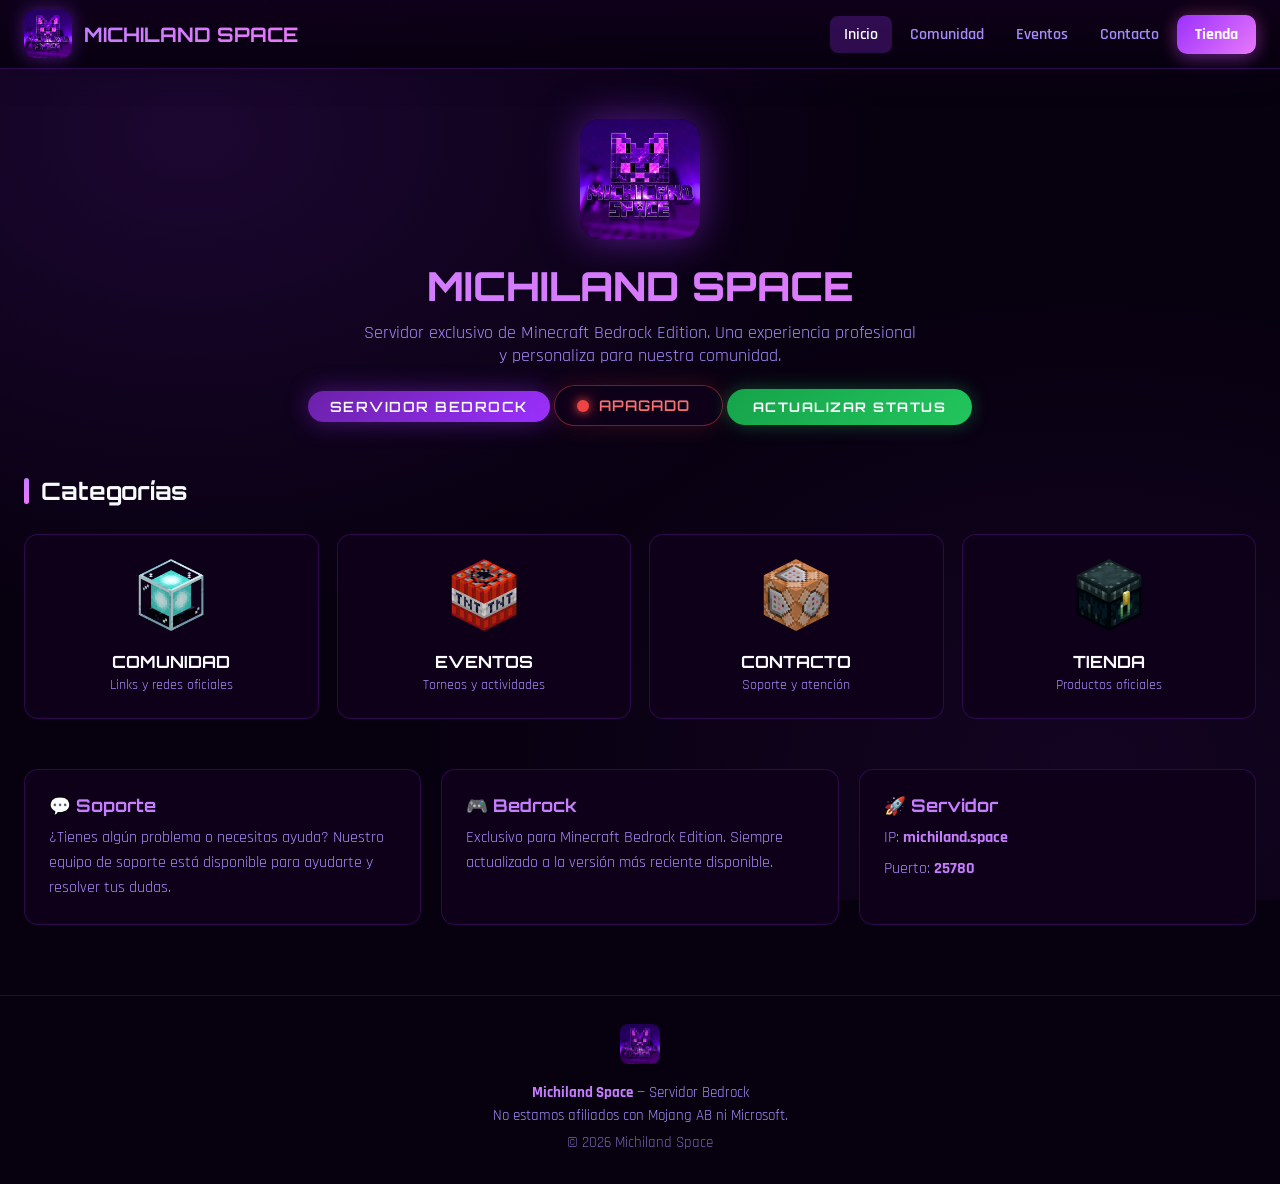
==== index.html @ a3f1fd8f "Add files via upload" ====
<!DOCTYPE html>
<html lang="es">
<head>
    <meta charset="UTF-8">
    <meta name="viewport" content="width=device-width, initial-scale=1.0">
    <title>Inicio | Michiland Space</title>
    <link href="https://fonts.googleapis.com/css2?family=Orbitron:wght@400;600;700;800&family=Rajdhani:wght@400;500;600;700&display=swap" rel="stylesheet">
    <link rel="stylesheet" href="css/style.css">
</head>
<body>
    <div class="particles"></div>
    <header>
        <div class="header-container">
            <a href="index.html" class="logo-area">
                <img src="logo.png" alt="Michiland Space">
                <span class="logo-text">MICHILAND SPACE</span>
            </a>
            <nav class="nav-links">
                <a href="index.html" class="active">Inicio</a>
                <a href="comunidad.html">Comunidad</a>
                <a href="eventos.html">Eventos</a>
                <a href="contacto.html">Contacto</a>
                <a href="https://tienda.michiland.space" class="tienda-btn" target="_blank" rel="noopener">Tienda</a>
            </nav>
        </div>
    </header>

    <section class="hero">
        <img src="logo.png" alt="Logo" class="hero-logo">
        <h1>MICHILAND SPACE</h1>
        <p>Servidor exclusivo de Minecraft Bedrock Edition. Una experiencia profesional y personaliza para nuestra comunidad.</p>
        <div class="category-badge">SERVIDOR BEDROCK</div>

        <!-- Indicador de estado del servidor en tiempo real -->
        <div class="server-status" id="server-status">
            <span class="status-dot" id="status-dot"></span>
            <span class="status-text" id="status-text">Comprobando...</span>
            <span class="status-players" id="status-players"></span>
        </div>

        <button type="button" id="refresh-status-btn" class="refresh-status-btn">ACTUALIZAR STATUS</button>
    </section>
    <div class="container">
        <h2 class="section-title">Categorías</h2>
        <div class="categories-grid">
            <a href="comunidad.html" class="category-card"><img src="images/icons/icon_comunidad.png" alt="Comunidad"><h3>COMUNIDAD</h3><p>Links y redes oficiales</p></a>
            <a href="eventos.html" class="category-card"><img src="images/icons/icon_eventos.png" alt="Eventos"><h3>EVENTOS</h3><p>Torneos y actividades</p></a>
            <a href="contacto.html" class="category-card"><img src="images/icons/icon_contacto.png" alt="Contacto"><h3>CONTACTO</h3><p>Soporte y atención</p></a>
            <a href="https://tienda.michiland.space" class="category-card" target="_blank" rel="noopener"><img src="images/icons/icon_tienda_cat.png" alt="Tienda"><h3>TIENDA</h3><p>Productos oficiales</p></a>
        </div>
        <div class="info-section">
            <div class="info-box">
                <h3>💬 Soporte</h3>
                <p>¿Tienes algún problema o necesitas ayuda? Nuestro equipo de soporte está disponible para ayudarte y resolver tus dudas.</p>
            </div>
            <div class="info-box">
                <h3>🎮 Bedrock</h3>
                <p>Exclusivo para Minecraft Bedrock Edition. Siempre actualizado a la versión más reciente disponible.</p>
            </div>
            <div class="info-box">
                <h3>🚀 Servidor</h3>
                <p>IP: <strong style="color:var(--purple-light)">michiland.space</strong></p>
                <p style="margin-top:6px">Puerto: <strong style="color:var(--purple-light)">25780</strong></p>
            </div>
        </div>
    </div>
    <footer>
        <img src="logo.png" alt="Logo" class="logo-small">
        <p><strong>Michiland Space</strong> — Servidor Bedrock</p>
        <p>No estamos afiliados con Mojang AB ni Microsoft.</p>
        <p style="margin-top: 8px; opacity: 0.7;">© 2026 Michiland Space</p>
    </footer>
    <script src="js/main.js"></script>
</body>
</html>
---- css/style.css ----
/* ========================================
   MICHILAND SPACE - WEB
======================================== */
:root {
    --bg-dark: #07000f;
    --bg-card: #0f001a;
    --bg-card-hover: #180028;
    --purple-main: #9b30ff;
    --purple-light: #c77dff;
    --purple-glow: #d946ef;
    --purple-dark: #6b21a8;
    --text-white: #f8fafc;
    --text-muted: #a78bfa;
    --accent: #e879f9;
    --success: #34d399;
    --border: rgba(155, 48, 255, 0.22);
}

* { margin: 0; padding: 0; box-sizing: border-box; }
html { scroll-behavior: smooth; }

body {
    font-family: 'Rajdhani', sans-serif;
    background: var(--bg-dark);
    color: var(--text-white);
    min-height: 100vh;
    background-image:
        radial-gradient(ellipse at 15% 15%, rgba(155, 48, 255, 0.14) 0%, transparent 45%),
        radial-gradient(ellipse at 85% 85%, rgba(107, 33, 168, 0.12) 0%, transparent 45%);
    background-attachment: fixed;
    overflow-x: hidden;
}

.particles { position: fixed; top: 0; left: 0; width: 100%; height: 100%; pointer-events: none; z-index: 0; overflow: hidden; }
.particle { position: absolute; width: 3px; height: 3px; background: var(--purple-light); border-radius: 50%; opacity: 0.4; animation: float-particle 12s infinite linear; }
@keyframes float-particle {
    0% { transform: translateY(100vh) scale(0); opacity: 0; }
    10% { opacity: 0.5; }
    90% { opacity: 0.5; }
    100% { transform: translateY(-10vh) scale(1); opacity: 0; }
}

/* HEADER */
header {
    background: linear-gradient(180deg, rgba(15,0,26,0.97) 0%, rgba(7,0,15,0.92) 100%);
    border-bottom: 1px solid var(--border);
    padding: 10px 0;
    position: sticky; top: 0; z-index: 1000;
    backdrop-filter: blur(16px);
}
.header-container {
    max-width: 1400px; margin: 0 auto; padding: 0 24px;
    display: flex; align-items: center; justify-content: space-between; gap: 16px;
}
.logo-area { display: flex; align-items: center; gap: 12px; text-decoration: none; }
.logo-area img { width: 48px; height: 48px; border-radius: 10px; box-shadow: 0 0 18px rgba(155,48,255,0.45); }
.logo-text {
    font-family: 'Orbitron', sans-serif; font-weight: 700; font-size: 1.25rem;
    background: linear-gradient(90deg, var(--purple-light), var(--accent));
    -webkit-background-clip: text; -webkit-text-fill-color: transparent; background-clip: text;
}
.nav-links { display: flex; gap: 4px; align-items: center; flex-wrap: wrap; }
.nav-links a {
    color: var(--text-muted); text-decoration: none; font-weight: 600; font-size: 1.02rem;
    padding: 8px 14px; border-radius: 8px; transition: all 0.25s ease;
}
.nav-links a:hover { color: var(--text-white); background: rgba(155,48,255,0.18); }
.nav-links a.active { color: var(--text-white); background: rgba(155,48,255,0.25); }
.discord-btn,
.tienda-btn {
    background: linear-gradient(135deg, #9b30ff, #e879f9, #f97316) !important;
    background-size: 200% 200% !important;
    color: white !important; padding: 9px 18px !important; border-radius: 10px !important;
    font-weight: 700 !important;
    box-shadow: 0 4px 18px rgba(155,48,255,0.45), 0 0 20px rgba(249,115,22,0.2);
    animation: tienda-glow 3s ease-in-out infinite;
}
.discord-btn:hover,
.tienda-btn:hover {
    transform: translateY(-2px) !important;
    background: linear-gradient(135deg, #e879f9, #f97316, #9b30ff) !important;
    background-size: 200% 200% !important;
    box-shadow: 0 6px 24px rgba(232,121,249,0.55), 0 0 28px rgba(249,115,22,0.35) !important;
}
@keyframes tienda-glow {
    0%, 100% { box-shadow: 0 4px 18px rgba(155,48,255,0.45), 0 0 16px rgba(249,115,22,0.15); }
    50% { box-shadow: 0 4px 22px rgba(232,121,249,0.55), 0 0 24px rgba(249,115,22,0.3); }
}

/* HERO */
.hero { text-align: center; padding: 50px 24px 40px; position: relative; z-index: 1; }
.hero-logo {
    width: 120px; height: 120px; margin: 0 auto 16px; border-radius: 20px;
    box-shadow: 0 0 40px rgba(155,48,255,0.5); animation: float 4.5s ease-in-out infinite;
}
/* Sin marco: solo la imagen flotando (Comunidad, Contacto, Eventos) */
.hero-logo-float {
    width: 140px; height: 140px; margin: 0 auto 16px;
    border-radius: 0 !important;
    box-shadow: none !important;
    background: transparent !important;
    object-fit: contain;
    animation: float 4.5s ease-in-out infinite;
}
@keyframes float {
    0%, 100% { transform: translateY(0); }
    50% { transform: translateY(-12px); }
}
.hero h1 {
    font-family: 'Orbitron', sans-serif; font-size: 2.5rem; font-weight: 800;
    background: linear-gradient(90deg, #c77dff, #e879f9, #a855f7, #c77dff);
    background-size: 300% auto; -webkit-background-clip: text; -webkit-text-fill-color: transparent;
    background-clip: text; animation: shine 4s linear infinite; margin-bottom: 10px;
}
@keyframes shine { to { background-position: 300% center; } }
.hero p { font-size: 1.15rem; color: var(--text-muted); max-width: 560px; margin: 0 auto; }
.category-badge {
    display: inline-block; margin-top: 16px;
    background: linear-gradient(135deg, var(--purple-dark), var(--purple-main));
    padding: 7px 22px; border-radius: 50px; font-family: 'Orbitron', sans-serif;
    font-size: 0.88rem; font-weight: 600; letter-spacing: 1.5px;
    box-shadow: 0 0 25px rgba(155,48,255,0.4);
}

/* CONTAINER */
.container { max-width: 1400px; margin: 0 auto; padding: 10px 24px 70px; position: relative; z-index: 1; }
.section-title {
    font-family: 'Orbitron', sans-serif; font-size: 1.5rem; font-weight: 700;
    margin-bottom: 28px; display: flex; align-items: center; gap: 12px;
}
.section-title::before {
    content: ''; width: 5px; height: 26px;
    background: linear-gradient(180deg, var(--purple-light), var(--accent));
    border-radius: 4px;
}

/* PRODUCTS GRID - FIXED */
.products-grid {
    display: grid;
    grid-template-columns: repeat(auto-fill, minmax(260px, 1fr));
    gap: 22px;
    width: 100%;
}

.product-card {
    background: var(--bg-card);
    border: 1px solid var(--border);
    border-radius: 16px;
    overflow: hidden;
    transition: all 0.3s ease;
    display: flex;
    flex-direction: column;
    text-decoration: none;
    color: inherit;
}
.product-card:hover {
    transform: translateY(-8px);
    border-color: var(--purple-main);
    box-shadow: 0 14px 40px rgba(155,48,255,0.25);
    background: var(--bg-card-hover);
}

.product-image {
    width: 100%; height: 180px;
    background: linear-gradient(145deg, #140022, #2a0050);
    display: flex; align-items: center; justify-content: center;
    position: relative;
}
.product-image img {
    width: 110px; height: 110px; object-fit: contain;
    filter: drop-shadow(0 0 16px rgba(155,48,255,0.6));
    transition: transform 0.3s ease;
}
.product-card:hover .product-image img { transform: scale(1.1); }

.discount-badge {
    position: absolute; top: 12px; right: 12px;
    background: linear-gradient(135deg, #ef4444, #dc2626);
    color: white; font-weight: 700; font-size: 0.8rem;
    padding: 4px 10px; border-radius: 7px;
    font-family: 'Orbitron', sans-serif; z-index: 2;
}

.product-info { padding: 16px 18px 18px; flex: 1; display: flex; flex-direction: column; }
.product-name {
    font-family: 'Orbitron', sans-serif; font-size: 1.05rem; font-weight: 700;
    margin-bottom: 5px; color: var(--text-white);
}
.product-desc {
    font-size: 0.9rem; color: var(--text-muted); margin-bottom: 14px;
    line-height: 1.4; flex: 1;
}
.price-row { display: flex; align-items: center; justify-content: space-between; gap: 10px; }
.prices { display: flex; flex-direction: column; }
.old-price { font-size: 0.85rem; color: #94a3b8; text-decoration: line-through; }
.current-price {
    font-family: 'Orbitron', sans-serif; font-size: 1.25rem; font-weight: 700; color: var(--success);
}
.buy-btn {
    background: linear-gradient(135deg, var(--purple-main), var(--purple-dark));
    color: white; border: none; padding: 10px 16px; border-radius: 9px;
    font-family: 'Rajdhani', sans-serif; font-weight: 700; font-size: 0.95rem;
    cursor: pointer; text-decoration: none; display: inline-block;
    box-shadow: 0 4px 14px rgba(155,48,255,0.35); transition: all 0.25s ease;
}
.buy-btn:hover {
    transform: scale(1.05);
    box-shadow: 0 6px 20px rgba(155,48,255,0.5);
}

/* CATEGORIES HOME */
.categories-grid {
    display: grid; grid-template-columns: repeat(auto-fit, minmax(200px, 1fr)); gap: 18px; margin-bottom: 50px;
}
.category-card {
    background: var(--bg-card); border: 1px solid var(--border); border-radius: 14px;
    padding: 24px 16px; text-align: center; text-decoration: none; color: var(--text-white);
    transition: all 0.3s ease;
}
.category-card:hover {
    transform: translateY(-6px); border-color: var(--purple-main);
    box-shadow: 0 12px 30px rgba(155,48,255,0.22);
}
.category-card img { width: 72px; height: 72px; margin-bottom: 14px; object-fit: contain; background: transparent; border-radius: 8px; }
.category-card h3 { font-family: 'Orbitron', sans-serif; font-size: 1.05rem; margin-bottom: 4px; }
.category-card p { font-size: 0.88rem; color: var(--text-muted); }

/* INFO BOXES */
.info-section { display: grid; grid-template-columns: repeat(auto-fit, minmax(280px, 1fr)); gap: 20px; margin-top: 50px; }
.info-box { background: var(--bg-card); border: 1px solid var(--border); border-radius: 14px; padding: 24px; }
.info-box h3 { font-family: 'Orbitron', sans-serif; font-size: 1.1rem; margin-bottom: 10px; color: var(--purple-light); }
.info-box p { color: var(--text-muted); line-height: 1.55; font-size: 1rem; }
.info-box a { color: var(--accent); text-decoration: none; font-weight: 600; }

/* PRODUCT DETAIL */
.product-detail { max-width: 1100px; margin: 0 auto; padding: 36px 24px 70px; position: relative; z-index: 1; }
.back-link { display: inline-flex; align-items: center; gap: 6px; color: var(--text-muted); text-decoration: none; font-weight: 600; margin-bottom: 22px; }
.back-link:hover { color: var(--purple-light); }
.product-detail-grid { display: grid; grid-template-columns: 1fr 1fr; gap: 36px; align-items: start; }
.product-gallery {
    background: var(--bg-card); border: 1px solid var(--border); border-radius: 18px;
    padding: 28px; text-align: center; position: relative;
}
.product-gallery .main-image {
    width: 200px; height: 200px; object-fit: contain;
    filter: drop-shadow(0 0 28px rgba(155,48,255,0.55));
    animation: float 4s ease-in-out infinite;
}
.gallery-thumbs { display: flex; justify-content: center; gap: 10px; margin-top: 20px; }
.gallery-thumbs img {
    width: 56px; height: 56px; object-fit: contain;
    background: rgba(155,48,255,0.1); border: 1px solid var(--border);
    border-radius: 8px; padding: 5px; cursor: pointer;
}
.product-detail-info h1 {
    font-family: 'Orbitron', sans-serif; font-size: 1.85rem; font-weight: 800; margin-bottom: 6px;
    background: linear-gradient(90deg, var(--purple-light), var(--accent));
    -webkit-background-clip: text; -webkit-text-fill-color: transparent; background-clip: text;
}
.category-tag {
    display: inline-block; background: rgba(155,48,255,0.2); color: var(--purple-light);
    font-size: 0.82rem; font-weight: 600; padding: 4px 12px; border-radius: 50px; margin-bottom: 14px;
}
.price-block { margin: 16px 0; display: flex; align-items: baseline; gap: 12px; flex-wrap: wrap; }
.price-block .old-price { font-size: 1.15rem; color: #94a3b8; text-decoration: line-through; }
.price-block .current-price {
    font-family: 'Orbitron', sans-serif; font-size: 2rem; font-weight: 800; color: var(--success);
}
.discount-tag {
    background: linear-gradient(135deg, #ef4444, #dc2626); color: white;
    font-family: 'Orbitron', sans-serif; font-size: 0.82rem; font-weight: 700;
    padding: 4px 10px; border-radius: 7px;
}
.description { color: var(--text-muted); font-size: 1.05rem; line-height: 1.65; margin-bottom: 20px; }
.product-features { list-style: none; margin-bottom: 26px; }
.product-features li {
    padding: 9px 0; border-bottom: 1px solid rgba(155,48,255,0.1);
    color: var(--text-muted); font-size: 1rem; display: flex; align-items: center; gap: 8px;
}
.product-features li::before { content: '✦'; color: var(--accent); }
.product-features li:last-child { border-bottom: none; }

/* DISCORD BUTTON */
.btn-discord {
    display: inline-flex; align-items: center; justify-content: center; gap: 10px;
    background: linear-gradient(135deg, #5865F2, #4752C4); color: white !important;
    text-decoration: none; font-family: 'Orbitron', sans-serif; font-weight: 700; font-size: 1rem;
    padding: 15px 28px; border-radius: 12px; position: relative; overflow: hidden;
    box-shadow: 0 0 25px rgba(88,101,242,0.45); transition: all 0.3s ease;
    width: 100%; max-width: 340px;
}
.btn-discord::before {
    content: ''; position: absolute; top: -50%; left: -50%; width: 200%; height: 200%;
    background: linear-gradient(45deg, transparent 30%, rgba(255,255,255,0.22) 50%, transparent 70%);
    transform: translateX(-100%); transition: transform 0.65s ease;
}
.btn-discord:hover::before { transform: translateX(100%); }
.btn-discord:hover {
    transform: translateY(-3px) scale(1.02);
    box-shadow: 0 0 40px rgba(88,101,242,0.65);
}
.btn-discord svg { width: 22px; height: 22px; }

.payment-methods {
    margin-top: 24px; background: rgba(155,48,255,0.07);
    border: 1px solid var(--border); border-radius: 12px; padding: 16px 20px;
}
.payment-methods h4 { font-family: 'Orbitron', sans-serif; font-size: 0.9rem; color: var(--purple-light); margin-bottom: 8px; }
.payment-methods p { color: var(--text-muted); font-size: 0.95rem; line-height: 1.5; }
.payment-methods strong { color: var(--text-white); }

/* FOOTER */
footer {
    border-top: 1px solid var(--border); padding: 28px 24px; text-align: center;
    color: var(--text-muted); font-size: 0.92rem; position: relative; z-index: 1;
}
footer .logo-small { width: 40px; height: 40px; margin-bottom: 10px; border-radius: 8px; opacity: 0.85; }
footer p { margin: 4px 0; }
footer strong { color: var(--purple-light); }

/* RESPONSIVE */
@media (max-width: 800px) {
    .product-detail-grid { grid-template-columns: 1fr; }
    .hero h1 { font-size: 1.8rem; }
    .header-container { flex-wrap: wrap; justify-content: center; }
    .nav-links { width: 100%; justify-content: center; }
}
@media (max-width: 600px) {
    .products-grid { grid-template-columns: 1fr; max-width: 360px; margin: 0 auto; }
}

::-webkit-scrollbar { width: 8px; }
::-webkit-scrollbar-track { background: var(--bg-dark); }
::-webkit-scrollbar-thumb { background: var(--purple-dark); border-radius: 4px; }

/* ===== MODAL CONTENIDO DEL PRODUCTO ===== */
.btn-contenido {
    display: inline-flex;
    align-items: center;
    justify-content: center;
    gap: 10px;
    width: 100%;
    max-width: 340px;
    margin-top: 14px;
    padding: 14px 24px;
    border-radius: 12px;
    border: 1px solid var(--border);
    background: rgba(155, 48, 255, 0.12);
    color: var(--purple-light);
    font-family: 'Orbitron', sans-serif;
    font-weight: 600;
    font-size: 0.95rem;
    cursor: pointer;
    transition: all 0.3s ease;
    text-decoration: none;
}
.btn-contenido:hover {
    background: rgba(155, 48, 255, 0.25);
    border-color: var(--purple-main);
    box-shadow: 0 0 20px rgba(155, 48, 255, 0.3);
    transform: translateY(-2px);
}

.modal-overlay {
    position: fixed;
    inset: 0;
    background: rgba(0, 0, 0, 0.75);
    backdrop-filter: blur(8px);
    z-index: 9999;
    display: flex;
    align-items: center;
    justify-content: center;
    padding: 20px;
    opacity: 0;
    visibility: hidden;
    transition: opacity 0.3s ease, visibility 0.3s ease;
}
.modal-overlay.active {
    opacity: 1;
    visibility: visible;
}

.modal-box {
    background: var(--bg-card);
    border: 1px solid var(--border);
    border-radius: 20px;
    width: 100%;
    max-width: 520px;
    max-height: 85vh;
    display: flex;
    flex-direction: column;
    box-shadow: 0 20px 60px rgba(0, 0, 0, 0.5), 0 0 40px rgba(155, 48, 255, 0.2);
    transform: scale(0.9) translateY(20px);
    transition: transform 0.3s ease;
    overflow: hidden;
}
.modal-overlay.active .modal-box {
    transform: scale(1) translateY(0);
}

.modal-header {
    display: flex;
    align-items: center;
    justify-content: space-between;
    padding: 18px 22px;
    border-bottom: 1px solid var(--border);
    flex-shrink: 0;
}
.modal-header h3 {
    font-family: 'Orbitron', sans-serif;
    font-size: 1.1rem;
    color: var(--purple-light);
    margin: 0;
}
.modal-close {
    width: 36px;
    height: 36px;
    border-radius: 50%;
    border: 1px solid var(--border);
    background: rgba(155, 48, 255, 0.1);
    color: var(--text-white);
    font-size: 1.3rem;
    cursor: pointer;
    display: flex;
    align-items: center;
    justify-content: center;
    transition: all 0.25s ease;
    line-height: 1;
}
.modal-close:hover {
    background: #ef4444;
    border-color: #ef4444;
    transform: rotate(90deg);
}

.modal-body {
    padding: 20px;
    overflow-y: auto;
    flex: 1;
    display: flex;
    flex-direction: column;
    gap: 16px;
}
.modal-body img {
    width: 100%;
    border-radius: 14px;
    border: 1px solid var(--border);
    background: linear-gradient(145deg, #140022, #2a0050);
    object-fit: contain;
    max-height: 320px;
}
.modal-body::-webkit-scrollbar { width: 6px; }
.modal-body::-webkit-scrollbar-thumb {
    background: var(--purple-dark);
    border-radius: 4px;
}

/* Hide old gallery thumbs on detail - we use modal instead */
.product-gallery .gallery-thumbs,
.product-gallery .gallery-label {
    display: none !important;
}
.product-gallery {
    padding: 30px 20px;
}

/* ===== EFECTOS ÉPICOS RGB / ESPACIALES ===== */
@keyframes rgb-border {
    0% { border-color: #9b30ff; box-shadow: 0 0 12px rgba(155,48,255,0.4), 0 0 24px rgba(155,48,255,0.15); }
    33% { border-color: #e879f9; box-shadow: 0 0 16px rgba(232,121,249,0.45), 0 0 28px rgba(232,121,249,0.2); }
    66% { border-color: #6366f1; box-shadow: 0 0 14px rgba(99,102,241,0.4), 0 0 26px rgba(99,102,241,0.18); }
    100% { border-color: #9b30ff; box-shadow: 0 0 12px rgba(155,48,255,0.4), 0 0 24px rgba(155,48,255,0.15); }
}
@keyframes rgb-glow-btn {
    0%, 100% { box-shadow: 0 0 20px rgba(155,48,255,0.5), 0 4px 15px rgba(155,48,255,0.3); }
    50% { box-shadow: 0 0 32px rgba(232,121,249,0.65), 0 6px 22px rgba(155,48,255,0.4); }
}
@keyframes pulse-ring {
    0% { box-shadow: 0 0 0 0 rgba(155,48,255,0.5); }
    70% { box-shadow: 0 0 0 12px rgba(155,48,255,0); }
    100% { box-shadow: 0 0 0 0 rgba(155,48,255,0); }
}
@keyframes shimmer {
    0% { background-position: -200% center; }
    100% { background-position: 200% center; }
}
@keyframes border-spin {
    0% { --angle: 0deg; }
    100% { --angle: 360deg; }
}

/* Cards y elementos importantes con borde RGB sutil */
.product-card {
    animation: fadeInUp 0.6s ease both;
}
.product-card:hover {
    border-color: var(--purple-main);
    box-shadow: 0 14px 40px rgba(155, 48, 255, 0.28), 0 0 0 1px rgba(155, 48, 255, 0.35);
}

.product-gallery {
    border: 1px solid var(--border);
    position: relative;
    border-color: rgba(155, 48, 255, 0.35);
    box-shadow: 0 0 24px rgba(155, 48, 255, 0.15);
}
.product-gallery::after {
    content: '';
    position: absolute;
    inset: -2px;
    border-radius: 20px;
    padding: 2px;
    background: linear-gradient(var(--angle, 0deg), #9b30ff, #e879f9, #6366f1, #9b30ff);
    background-size: 300% 300%;
    -webkit-mask: linear-gradient(#fff 0 0) content-box, linear-gradient(#fff 0 0);
    mask: linear-gradient(#fff 0 0) content-box, linear-gradient(#fff 0 0);
    -webkit-mask-composite: xor;
    mask-composite: exclude;
    opacity: 0.6;
    animation: shimmer 4s linear infinite;
    pointer-events: none;
    z-index: 0;
}

.buy-btn, .list-btn {
    animation: rgb-glow-btn 3s ease-in-out infinite;
}
.btn-discord {
    animation: rgb-glow-btn 2.5s ease-in-out infinite;
}
.btn-contenido {
    animation: pulse-ring 2.5s ease-out infinite;
}
.btn-contenido:hover {
    border-color: var(--purple-main);
    box-shadow: 0 0 22px rgba(155, 48, 255, 0.4);
}

.category-badge {
    animation: pulse-badge 2.5s ease-in-out infinite;
}

.discord-btn {
    position: relative;
}
.discord-btn:hover {
    animation: rgb-glow-btn 1.5s ease-in-out infinite;
}

/* Modal más épico */
.modal-box {
    border: 1px solid transparent;
    background-clip: padding-box;
    position: relative;
}
.modal-overlay.active .modal-box {
    animation: rgb-border 3s linear infinite;
}
.modal-header {
    background: linear-gradient(90deg, rgba(155,48,255,0.15), rgba(232,121,249,0.1), rgba(155,48,255,0.15));
    background-size: 200% auto;
    animation: shimmer 5s linear infinite;
}

/* Texto entre imágenes del modal */
.modal-img-block {
    display: flex;
    flex-direction: column;
    gap: 10px;
}
.modal-img-block img {
    width: 100%;
    border-radius: 14px;
    border: 1px solid var(--border);
    background: linear-gradient(145deg, #140022, #2a0050);
    object-fit: contain;
    max-height: 300px;
    transition: border-color 0.3s, box-shadow 0.3s;
}
.modal-img-block img:hover {
    border-color: var(--purple-main);
    box-shadow: 0 0 20px rgba(155,48,255,0.35);
}
.modal-caption {
    text-align: center;
    font-family: 'Orbitron', sans-serif;
    font-size: 0.9rem;
    font-weight: 600;
    color: var(--purple-light);
    padding: 8px 12px;
    background: rgba(155, 48, 255, 0.12);
    border-radius: 10px;
    border: 1px solid rgba(155, 48, 255, 0.25);
    letter-spacing: 0.5px;
}

/* Lista exclusivos más activa */
.list-item:hover {
    /* glow estable sin animation (evita que desaparezca la lista) */
    border-color: var(--purple-main) !important;
    box-shadow: 0 8px 28px rgba(155, 48, 255, 0.3), 0 0 0 1px rgba(155, 48, 255, 0.4);
}

/* Header glow sutil */
header {
    box-shadow: 0 4px 30px rgba(0,0,0,0.4), 0 0 40px rgba(155,48,255,0.08);
}

/* Section title shine */
.section-title {
    position: relative;
}

/* ========================================
   SERVER STATUS INDICATOR
======================================== */
.server-status {
    display: inline-flex;
    align-items: center;
    gap: 10px;
    margin-top: 18px;
    padding: 10px 22px;
    border-radius: 50px;
    background: rgba(15, 0, 26, 0.85);
    border: 1px solid rgba(155, 48, 255, 0.35);
    box-shadow: 0 0 20px rgba(155, 48, 255, 0.15);
    font-family: 'Orbitron', sans-serif;
    font-size: 0.92rem;
    font-weight: 600;
    letter-spacing: 1px;
    transition: all 0.4s ease;
}

.status-dot {
    width: 12px;
    height: 12px;
    border-radius: 50%;
    background: #6b7280;
    flex-shrink: 0;
    position: relative;
}

/* Punto verde parpadeante (online) */
.server-status.online .status-dot {
    background: #22c55e;
    box-shadow: 0 0 10px #22c55e, 0 0 20px rgba(34, 197, 94, 0.5);
    animation: pulse-green 1.6s ease-in-out infinite;
}

.server-status.online {
    border-color: rgba(34, 197, 94, 0.45);
    box-shadow: 0 0 22px rgba(34, 197, 94, 0.2);
}

.server-status.online .status-text {
    color: #4ade80;
}

/* Punto rojo parpadeante (offline) */
.server-status.offline .status-dot {
    background: #ef4444;
    box-shadow: 0 0 10px #ef4444, 0 0 20px rgba(239, 68, 68, 0.5);
    animation: pulse-red 1.6s ease-in-out infinite;
}

.server-status.offline {
    border-color: rgba(239, 68, 68, 0.45);
    box-shadow: 0 0 22px rgba(239, 68, 68, 0.18);
}

.server-status.offline .status-text {
    color: #f87171;
}

.status-text {
    color: var(--text-muted);
    text-transform: uppercase;
}

.status-players {
    color: var(--purple-light);
    font-size: 0.85rem;
    font-weight: 500;
    opacity: 0.9;
}

/* Animaciones de parpadeo */
@keyframes pulse-green {
    0%, 100% {
        opacity: 1;
        transform: scale(1);
        box-shadow: 0 0 8px #22c55e, 0 0 16px rgba(34, 197, 94, 0.4);
    }
    50% {
        opacity: 0.55;
        transform: scale(0.85);
        box-shadow: 0 0 4px #22c55e, 0 0 8px rgba(34, 197, 94, 0.2);
    }
}

@keyframes pulse-red {
    0%, 100% {
        opacity: 1;
        transform: scale(1);
        box-shadow: 0 0 8px #ef4444, 0 0 16px rgba(239, 68, 68, 0.4);
    }
    50% {
        opacity: 0.5;
        transform: scale(0.85);
        box-shadow: 0 0 4px #ef4444, 0 0 8px rgba(239, 68, 68, 0.2);
    }
}

/* ===== Botón Actualizar Status ===== */
.refresh-status-btn {
    display: inline-block;
    margin-top: 14px;
    padding: 10px 26px;
    border: none;
    border-radius: 50px;
    background: linear-gradient(135deg, #16a34a, #22c55e);
    color: #ffffff;
    font-family: 'Orbitron', sans-serif;
    font-size: 0.82rem;
    font-weight: 700;
    letter-spacing: 1.5px;
    text-transform: uppercase;
    cursor: pointer;
    box-shadow: 0 0 18px rgba(34, 197, 94, 0.35);
    transition: all 0.25s ease;
}

.refresh-status-btn:hover {
    background: linear-gradient(135deg, #15803d, #16a34a);
    box-shadow: 0 0 26px rgba(34, 197, 94, 0.55);
    transform: translateY(-1px);
}

.refresh-status-btn:active {
    transform: translateY(0);
    box-shadow: 0 0 12px rgba(34, 197, 94, 0.3);
}

.refresh-status-btn:disabled {
    opacity: 0.65;
    cursor: not-allowed;
    transform: none;
}
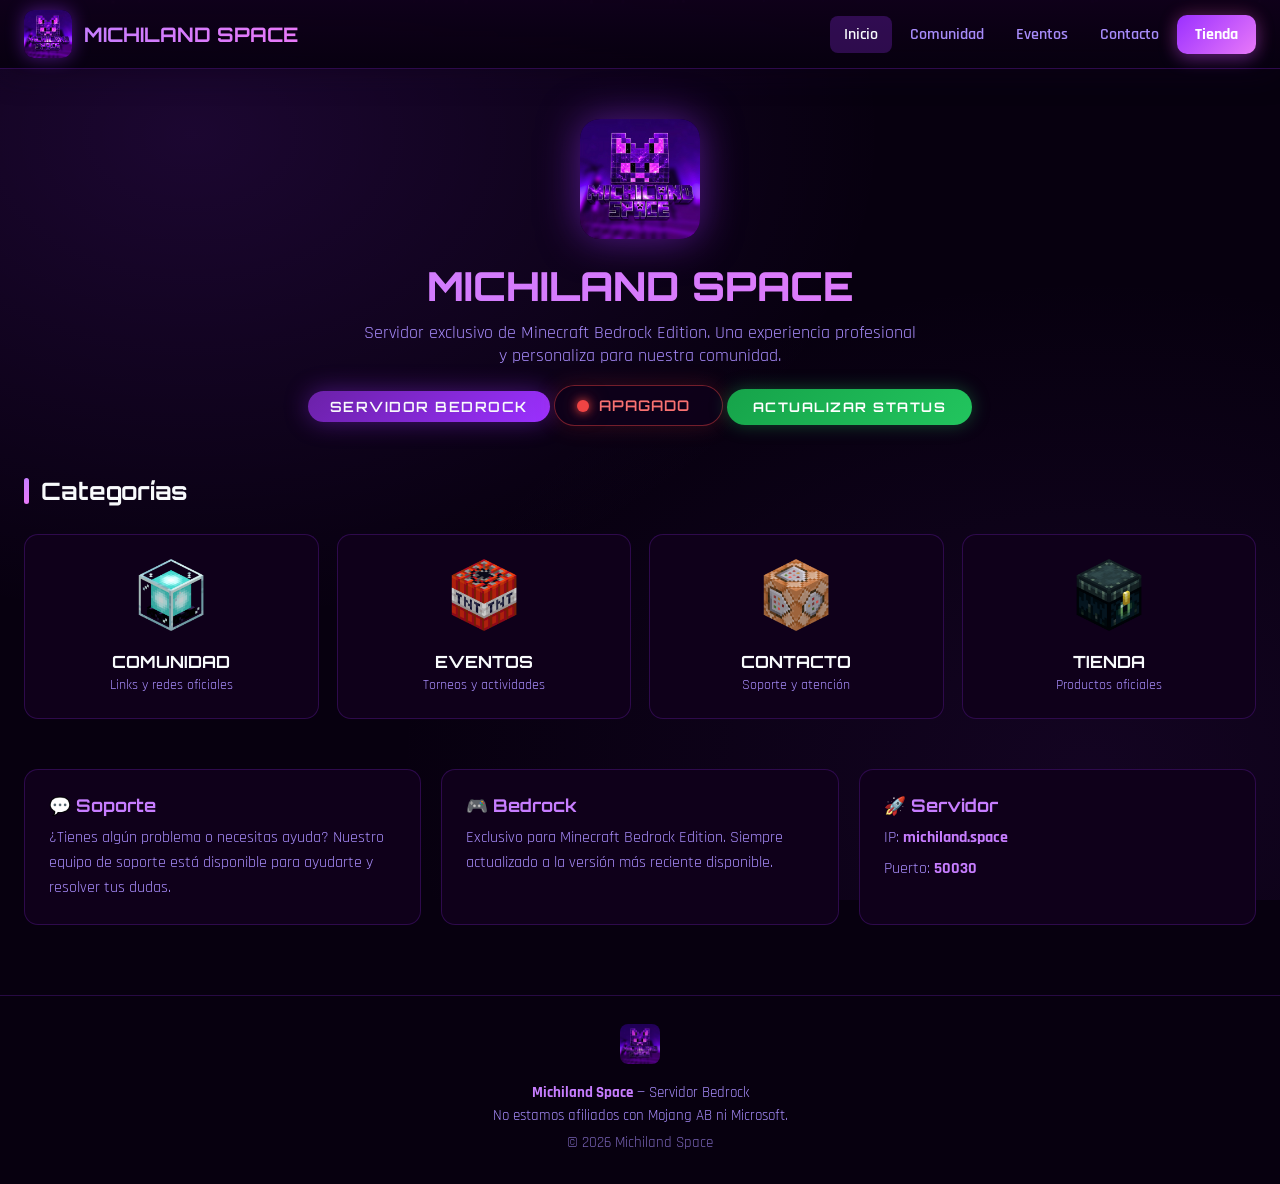
==== commit a48ce2d2: "Update index.html" ====
--- a/index.html
+++ b/index.html
@@ -60,7 +60,7 @@
             <div class="info-box">
                 <h3>🚀 Servidor</h3>
                 <p>IP: <strong style="color:var(--purple-light)">michiland.space</strong></p>
-                <p style="margin-top:6px">Puerto: <strong style="color:var(--purple-light)">25780</strong></p>
+                <p style="margin-top:6px">Puerto: <strong style="color:var(--purple-light)">50030</strong></p>
             </div>
         </div>
     </div>
@@ -72,4 +72,4 @@
     </footer>
     <script src="js/main.js"></script>
 </body>
-</html>+</html>
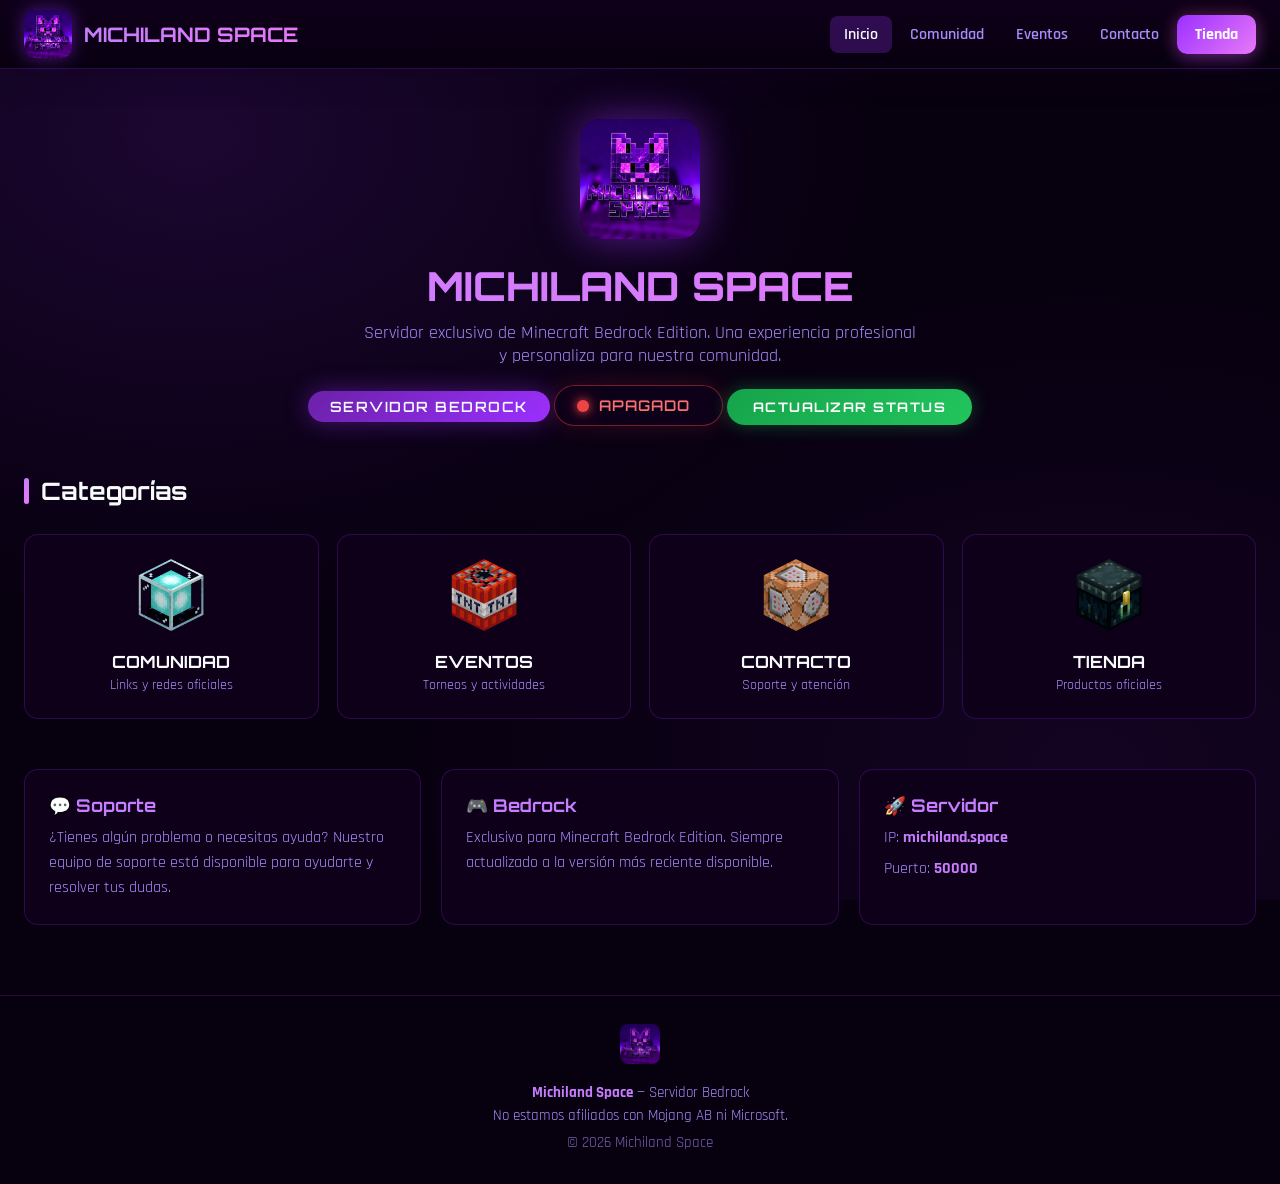
==== commit a350b650: "Update index.html" ====
--- a/index.html
+++ b/index.html
@@ -60,7 +60,7 @@
             <div class="info-box">
                 <h3>🚀 Servidor</h3>
                 <p>IP: <strong style="color:var(--purple-light)">michiland.space</strong></p>
-                <p style="margin-top:6px">Puerto: <strong style="color:var(--purple-light)">50030</strong></p>
+                <p style="margin-top:6px">Puerto: <strong style="color:var(--purple-light)">50000</strong></p>
             </div>
         </div>
     </div>
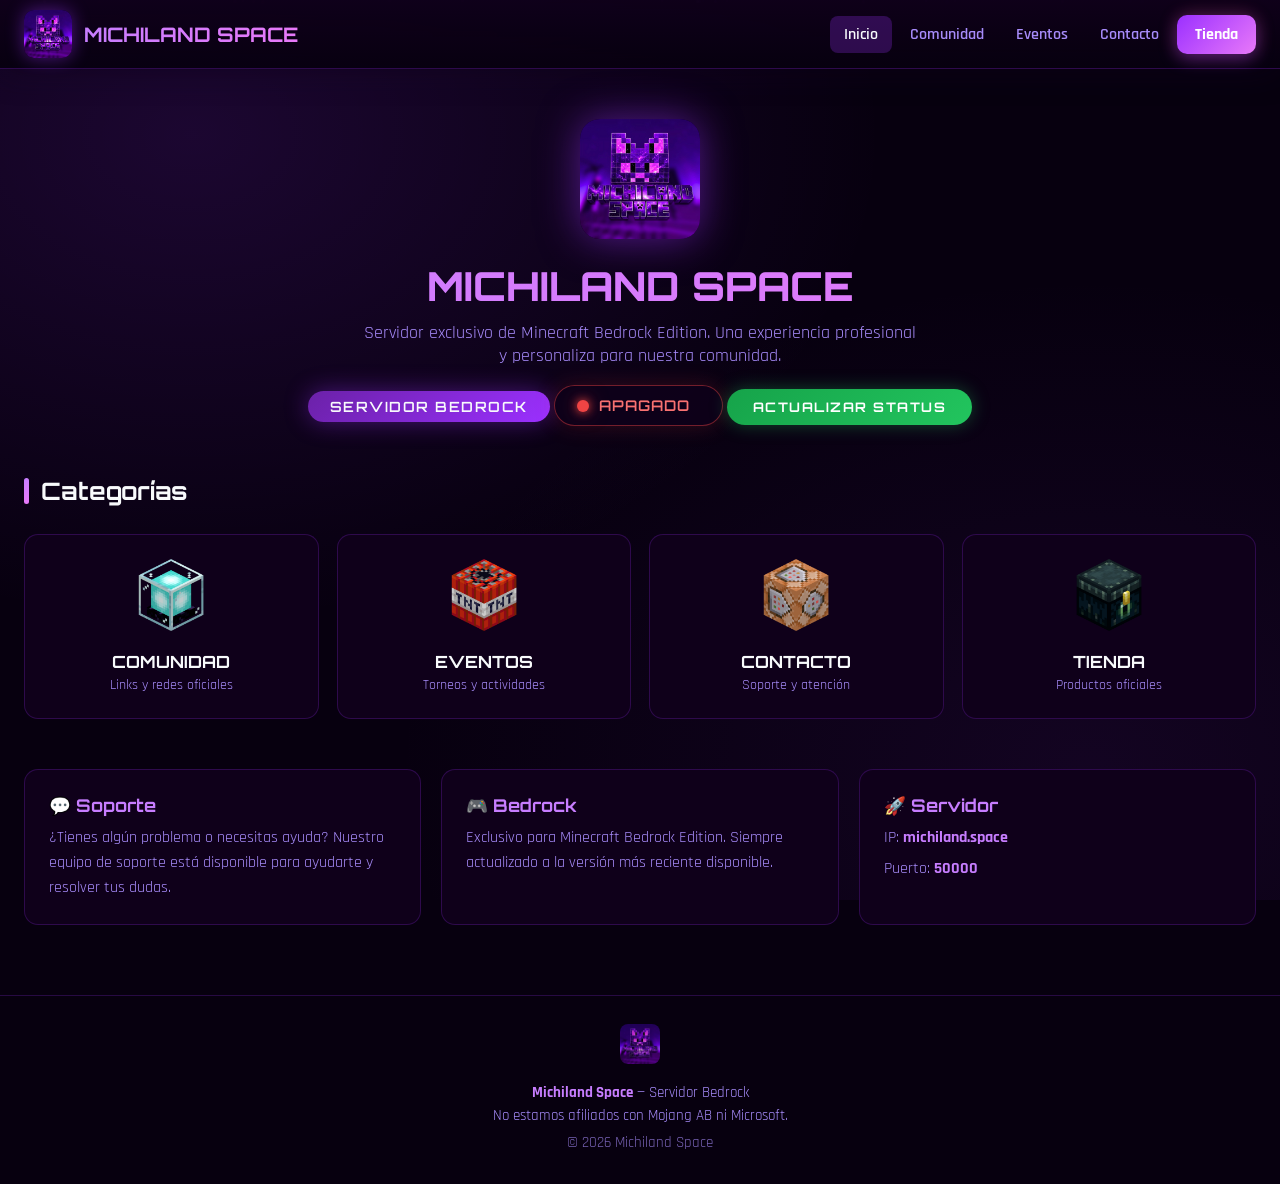
==== commit 83d6a644: "Update index.html" ====
--- a/index.html
+++ b/index.html
@@ -4,6 +4,7 @@
     <meta charset="UTF-8">
     <meta name="viewport" content="width=device-width, initial-scale=1.0">
     <title>Inicio | Michiland Space</title>
+    <link rel="icon" href="logo.png" type="image/png">
     <link href="https://fonts.googleapis.com/css2?family=Orbitron:wght@400;600;700;800&family=Rajdhani:wght@400;500;600;700&display=swap" rel="stylesheet">
     <link rel="stylesheet" href="css/style.css">
 </head>
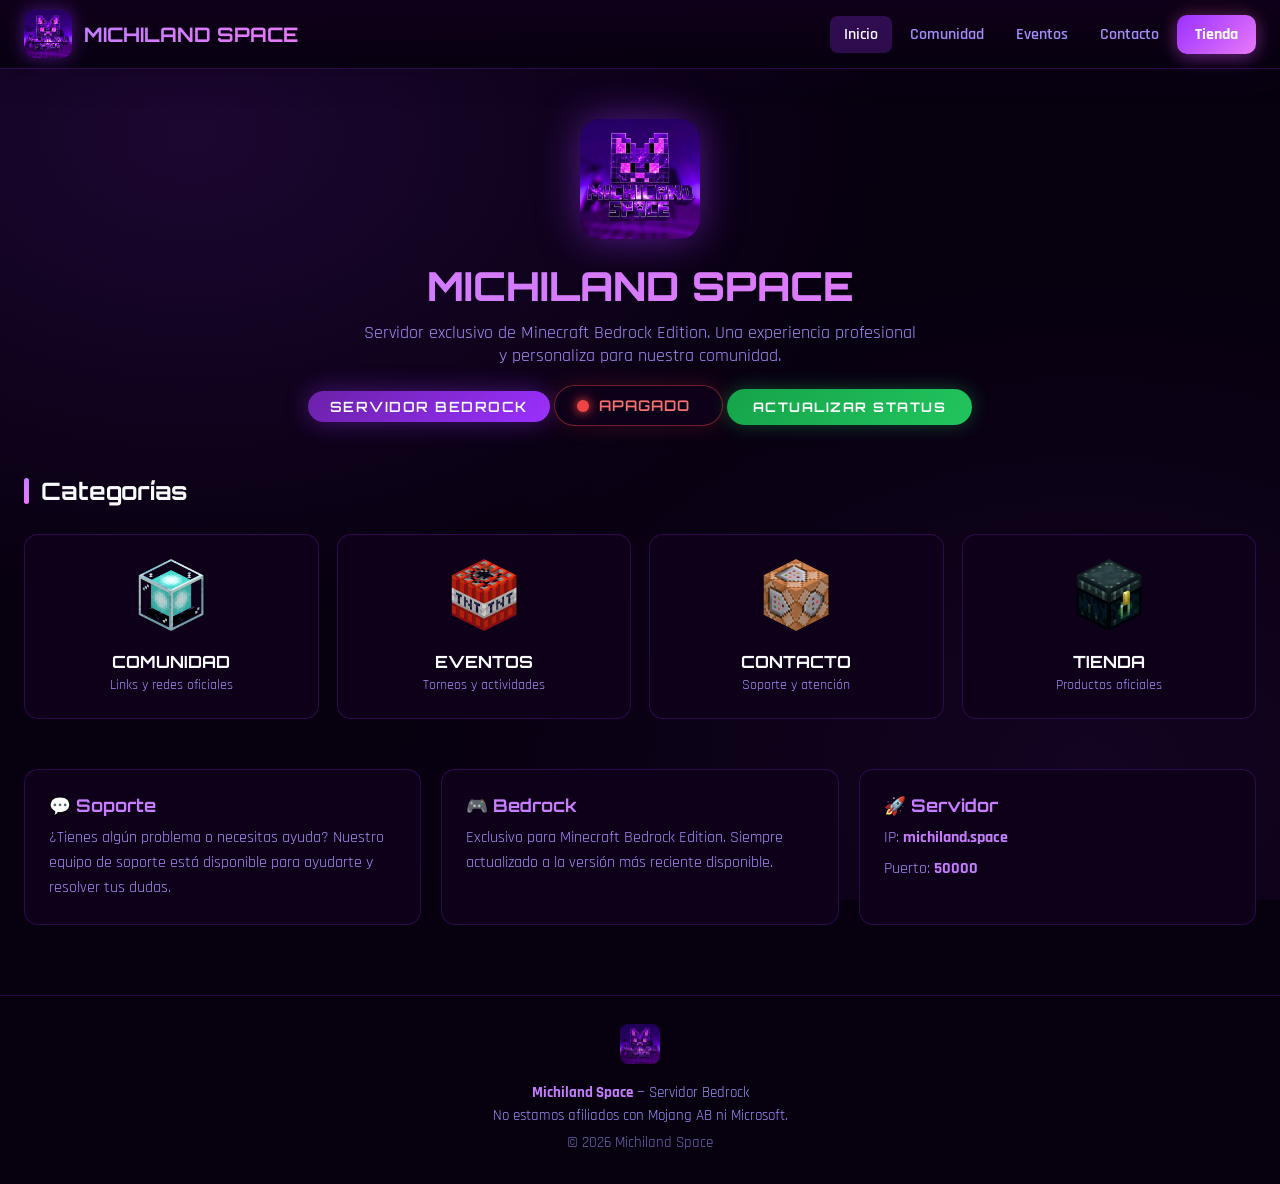
==== commit 172c0652: "Add files via upload" ====
--- a/index.html
+++ b/index.html
@@ -31,8 +31,7 @@
         <h1>MICHILAND SPACE</h1>
         <p>Servidor exclusivo de Minecraft Bedrock Edition. Una experiencia profesional y personaliza para nuestra comunidad.</p>
         <div class="category-badge">SERVIDOR BEDROCK</div>
-
-        <!-- Indicador de estado del servidor en tiempo real -->
+        
         <div class="server-status" id="server-status">
             <span class="status-dot" id="status-dot"></span>
             <span class="status-text" id="status-text">Comprobando...</span>
@@ -73,4 +72,4 @@
     </footer>
     <script src="js/main.js"></script>
 </body>
-</html>
+</html>
--- a/css/style.css
+++ b/css/style.css
@@ -1,5 +1,5 @@
 /* ========================================
-   MICHILAND SPACE - WEB
+   MICHILAND SPACE
 ======================================== */
 :root {
     --bg-dark: #07000f;
@@ -93,7 +93,6 @@
     width: 120px; height: 120px; margin: 0 auto 16px; border-radius: 20px;
     box-shadow: 0 0 40px rgba(155,48,255,0.5); animation: float 4.5s ease-in-out infinite;
 }
-/* Sin marco: solo la imagen flotando (Comunidad, Contacto, Eventos) */
 .hero-logo-float {
     width: 140px; height: 140px; margin: 0 auto 16px;
     border-radius: 0 !important;
@@ -134,7 +133,6 @@
     border-radius: 4px;
 }
 
-/* PRODUCTS GRID - FIXED */
 .products-grid {
     display: grid;
     grid-template-columns: repeat(auto-fill, minmax(260px, 1fr));
@@ -225,14 +223,12 @@
 .category-card h3 { font-family: 'Orbitron', sans-serif; font-size: 1.05rem; margin-bottom: 4px; }
 .category-card p { font-size: 0.88rem; color: var(--text-muted); }
 
-/* INFO BOXES */
 .info-section { display: grid; grid-template-columns: repeat(auto-fit, minmax(280px, 1fr)); gap: 20px; margin-top: 50px; }
 .info-box { background: var(--bg-card); border: 1px solid var(--border); border-radius: 14px; padding: 24px; }
 .info-box h3 { font-family: 'Orbitron', sans-serif; font-size: 1.1rem; margin-bottom: 10px; color: var(--purple-light); }
 .info-box p { color: var(--text-muted); line-height: 1.55; font-size: 1rem; }
 .info-box a { color: var(--accent); text-decoration: none; font-weight: 600; }
 
-/* PRODUCT DETAIL */
 .product-detail { max-width: 1100px; margin: 0 auto; padding: 36px 24px 70px; position: relative; z-index: 1; }
 .back-link { display: inline-flex; align-items: center; gap: 6px; color: var(--text-muted); text-decoration: none; font-weight: 600; margin-bottom: 22px; }
 .back-link:hover { color: var(--purple-light); }
@@ -280,7 +276,6 @@
 .product-features li::before { content: '✦'; color: var(--accent); }
 .product-features li:last-child { border-bottom: none; }
 
-/* DISCORD BUTTON */
 .btn-discord {
     display: inline-flex; align-items: center; justify-content: center; gap: 10px;
     background: linear-gradient(135deg, #5865F2, #4752C4); color: white !important;
@@ -318,7 +313,6 @@
 footer p { margin: 4px 0; }
 footer strong { color: var(--purple-light); }
 
-/* RESPONSIVE */
 @media (max-width: 800px) {
     .product-detail-grid { grid-template-columns: 1fr; }
     .hero h1 { font-size: 1.8rem; }
@@ -333,7 +327,6 @@
 ::-webkit-scrollbar-track { background: var(--bg-dark); }
 ::-webkit-scrollbar-thumb { background: var(--purple-dark); border-radius: 4px; }
 
-/* ===== MODAL CONTENIDO DEL PRODUCTO ===== */
 .btn-contenido {
     display: inline-flex;
     align-items: center;
@@ -455,7 +448,6 @@
     border-radius: 4px;
 }
 
-/* Hide old gallery thumbs on detail - we use modal instead */
 .product-gallery .gallery-thumbs,
 .product-gallery .gallery-label {
     display: none !important;
@@ -464,7 +456,6 @@
     padding: 30px 20px;
 }
 
-/* ===== EFECTOS ÉPICOS RGB / ESPACIALES ===== */
 @keyframes rgb-border {
     0% { border-color: #9b30ff; box-shadow: 0 0 12px rgba(155,48,255,0.4), 0 0 24px rgba(155,48,255,0.15); }
     33% { border-color: #e879f9; box-shadow: 0 0 16px rgba(232,121,249,0.45), 0 0 28px rgba(232,121,249,0.2); }
@@ -489,7 +480,6 @@
     100% { --angle: 360deg; }
 }
 
-/* Cards y elementos importantes con borde RGB sutil */
 .product-card {
     animation: fadeInUp 0.6s ease both;
 }
@@ -547,7 +537,6 @@
     animation: rgb-glow-btn 1.5s ease-in-out infinite;
 }
 
-/* Modal más épico */
 .modal-box {
     border: 1px solid transparent;
     background-clip: padding-box;
@@ -562,7 +551,6 @@
     animation: shimmer 5s linear infinite;
 }
 
-/* Texto entre imágenes del modal */
 .modal-img-block {
     display: flex;
     flex-direction: column;
@@ -594,19 +582,15 @@
     letter-spacing: 0.5px;
 }
 
-/* Lista exclusivos más activa */
 .list-item:hover {
-    /* glow estable sin animation (evita que desaparezca la lista) */
     border-color: var(--purple-main) !important;
     box-shadow: 0 8px 28px rgba(155, 48, 255, 0.3), 0 0 0 1px rgba(155, 48, 255, 0.4);
 }
 
-/* Header glow sutil */
 header {
     box-shadow: 0 4px 30px rgba(0,0,0,0.4), 0 0 40px rgba(155,48,255,0.08);
 }
 
-/* Section title shine */
 .section-title {
     position: relative;
 }
@@ -640,7 +624,6 @@
     position: relative;
 }
 
-/* Punto verde parpadeante (online) */
 .server-status.online .status-dot {
     background: #22c55e;
     box-shadow: 0 0 10px #22c55e, 0 0 20px rgba(34, 197, 94, 0.5);
@@ -656,7 +639,6 @@
     color: #4ade80;
 }
 
-/* Punto rojo parpadeante (offline) */
 .server-status.offline .status-dot {
     background: #ef4444;
     box-shadow: 0 0 10px #ef4444, 0 0 20px rgba(239, 68, 68, 0.5);
@@ -684,7 +666,6 @@
     opacity: 0.9;
 }
 
-/* Animaciones de parpadeo */
 @keyframes pulse-green {
     0%, 100% {
         opacity: 1;
@@ -711,7 +692,6 @@
     }
 }
 
-/* ===== Botón Actualizar Status ===== */
 .refresh-status-btn {
     display: inline-block;
     margin-top: 14px;
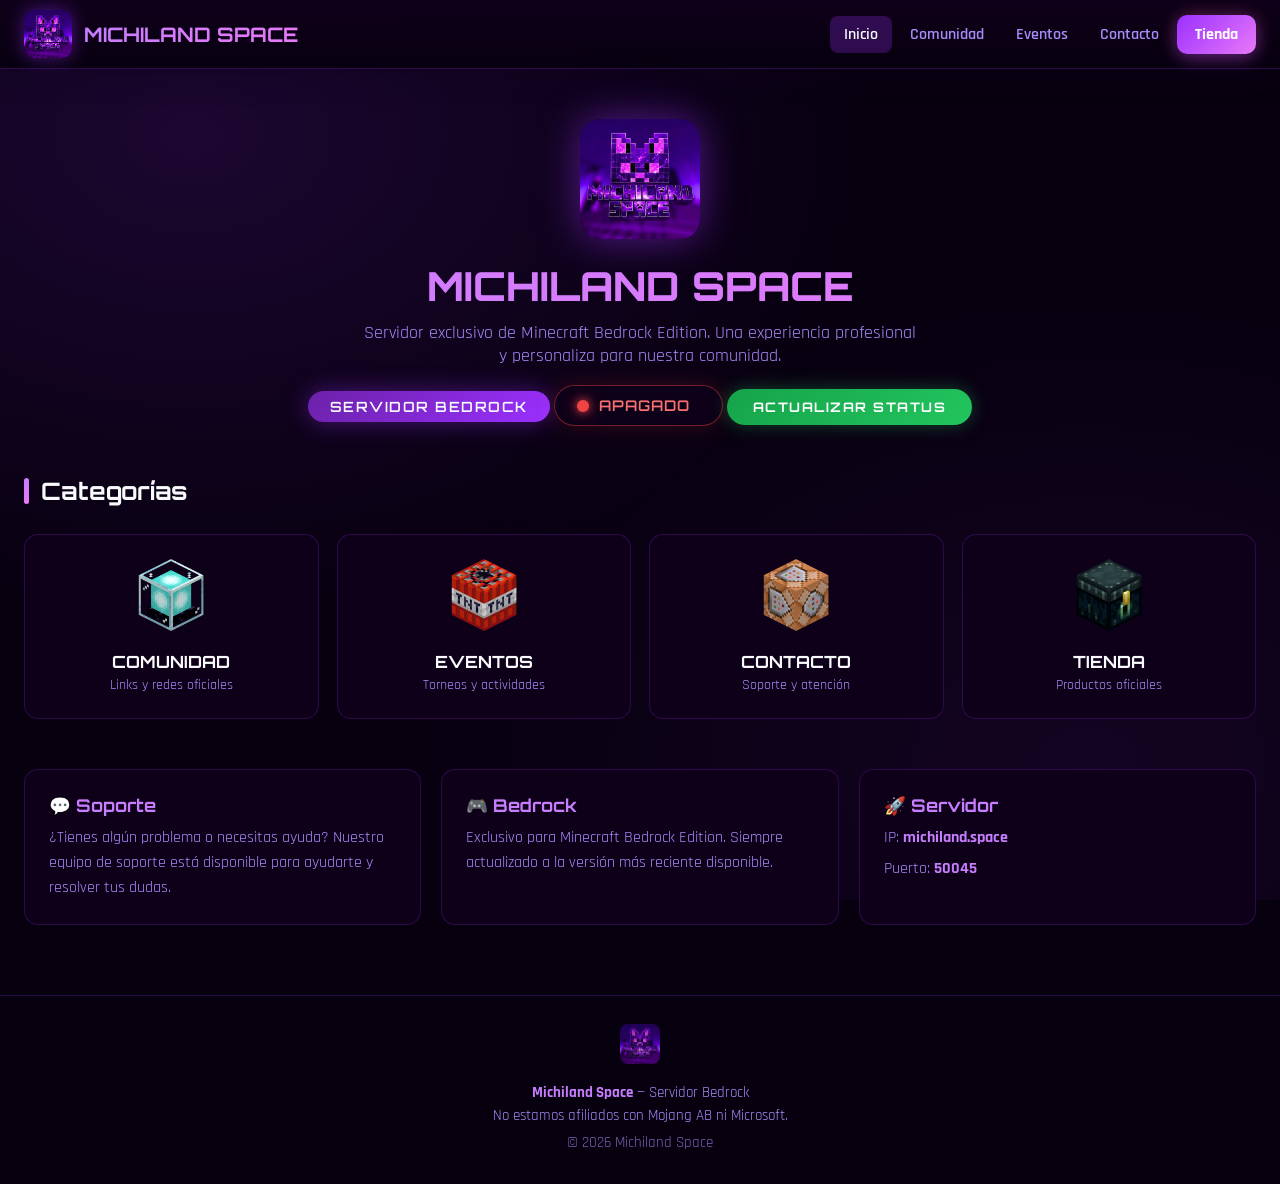
==== commit c08c0df9: "Update index.html" ====
--- a/index.html
+++ b/index.html
@@ -60,7 +60,7 @@
             <div class="info-box">
                 <h3>🚀 Servidor</h3>
                 <p>IP: <strong style="color:var(--purple-light)">michiland.space</strong></p>
-                <p style="margin-top:6px">Puerto: <strong style="color:var(--purple-light)">50000</strong></p>
+                <p style="margin-top:6px">Puerto: <strong style="color:var(--purple-light)">50045</strong></p>
             </div>
         </div>
     </div>
@@ -72,4 +72,4 @@
     </footer>
     <script src="js/main.js"></script>
 </body>
-</html>+</html>
